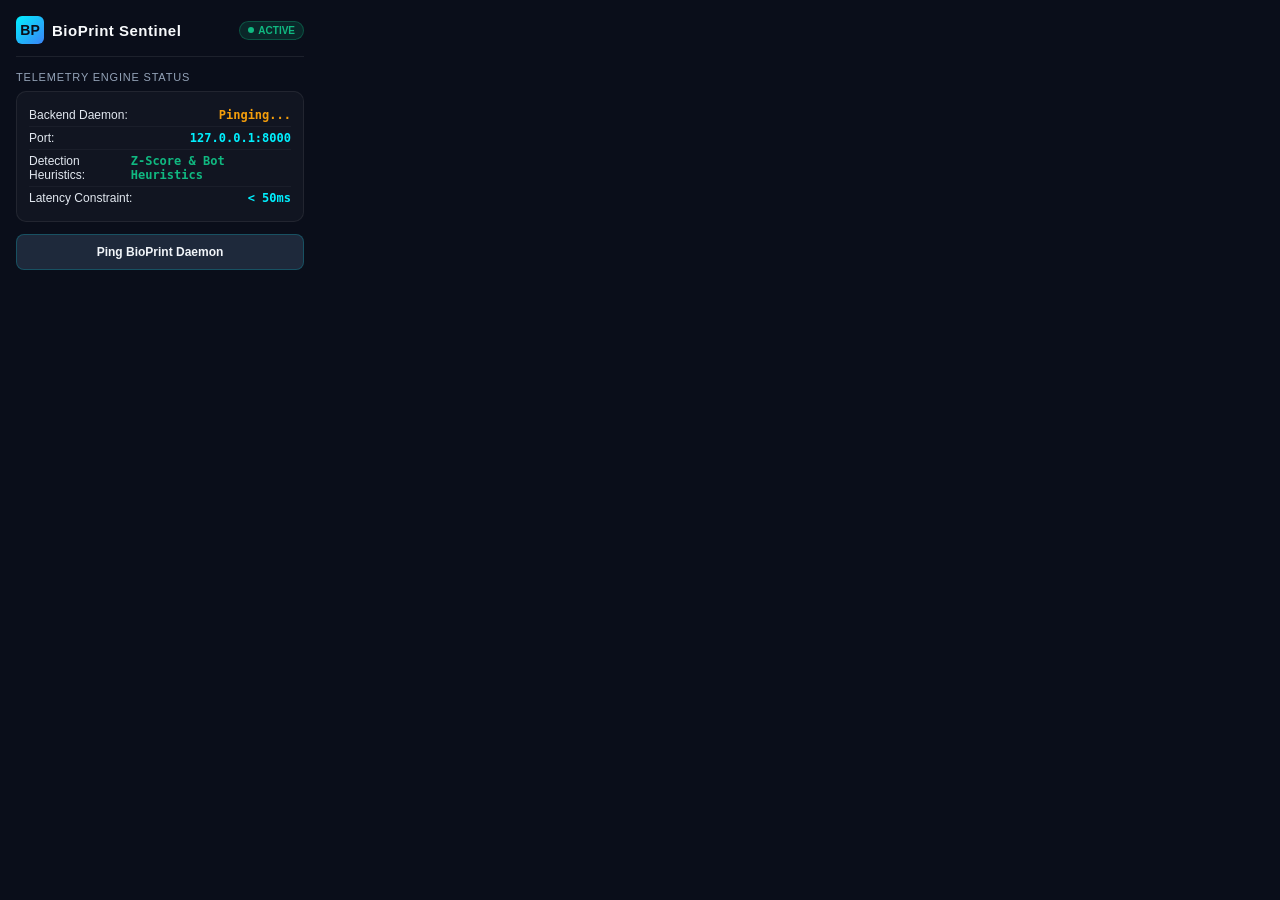
==== extension/popup.html @ 7b7a2c0c "Second commit" ====
<!DOCTYPE html>
<html lang="en">
<head>
  <meta charset="UTF-8">
  <title>BioPrint Sentinel</title>
  <style>
    * { box-sizing: border-box; margin: 0; padding: 0; }
    body {
      width: 320px;
      font-family: -apple-system, BlinkMacSystemFont, "Segoe UI", Roboto, sans-serif;
      background: #0A0E1A;
      color: #E2E8F0;
      padding: 16px;
    }
    .header {
      display: flex;
      align-items: center;
      justify-content: space-between;
      border-bottom: 1px solid rgba(255, 255, 255, 0.08);
      padding-bottom: 12px;
      margin-bottom: 14px;
    }
    .logo-area {
      display: flex;
      align-items: center;
      gap: 8px;
    }
    .logo-icon {
      width: 28px;
      height: 28px;
      border-radius: 6px;
      background: linear-gradient(135deg, #00F0FF, #3B82F6);
      display: flex;
      align-items: center;
      justify-content: center;
      font-weight: 900;
      color: #0A0E1A;
      font-size: 14px;
    }
    .logo-text {
      font-size: 15px;
      font-weight: 700;
      letter-spacing: 0.5px;
      color: #F8FAFC;
    }
    .status-pill {
      font-size: 10px;
      text-transform: uppercase;
      font-weight: 700;
      padding: 3px 8px;
      border-radius: 9999px;
      background: rgba(16, 185, 129, 0.15);
      color: #10B981;
      border: 1px solid rgba(16, 185, 129, 0.3);
      display: flex;
      align-items: center;
      gap: 4px;
    }
    .status-dot {
      width: 6px;
      height: 6px;
      border-radius: 50%;
      background: currentColor;
    }
    .section-title {
      font-size: 11px;
      text-transform: uppercase;
      letter-spacing: 0.8px;
      color: #94A3B8;
      margin-bottom: 8px;
    }
    .card {
      background: rgba(255, 255, 255, 0.03);
      border: 1px solid rgba(255, 255, 255, 0.07);
      border-radius: 10px;
      padding: 12px;
      margin-bottom: 12px;
    }
    .metric-row {
      display: flex;
      justify-content: space-between;
      font-size: 12px;
      padding: 4px 0;
      border-bottom: 1px solid rgba(255, 255, 255, 0.04);
    }
    .metric-row:last-child {
      border-bottom: none;
    }
    .metric-val {
      font-family: monospace;
      font-weight: 600;
      color: #00F0FF;
    }
    .btn {
      width: 100%;
      padding: 10px;
      background: #1E293B;
      color: #F1F5F9;
      border: 1px solid rgba(0, 240, 255, 0.2);
      border-radius: 8px;
      font-size: 12px;
      font-weight: 600;
      cursor: pointer;
      transition: all 0.2s;
      display: flex;
      align-items: center;
      justify-content: center;
      gap: 6px;
    }
    .btn:hover {
      background: #00F0FF;
      color: #0A0E1A;
    }
  </style>
</head>
<body>
  <div class="header">
    <div class="logo-area">
      <div class="logo-icon">BP</div>
      <div class="logo-text">BioPrint Sentinel</div>
    </div>
    <div class="status-pill" id="status-pill">
      <div class="status-dot"></div>
      <span id="status-text">Active</span>
    </div>
  </div>

  <div class="section-title">Telemetry Engine Status</div>
  <div class="card">
    <div class="metric-row">
      <span>Backend Daemon:</span>
      <span class="metric-val" id="backend-status">Checking...</span>
    </div>
    <div class="metric-row">
      <span>Port:</span>
      <span class="metric-val">127.0.0.1:8000</span>
    </div>
    <div class="metric-row">
      <span>Detection Heuristics:</span>
      <span class="metric-val" style="color: #10B981;">Z-Score & Bot Heuristics</span>
    </div>
    <div class="metric-row">
      <span>Latency Constraint:</span>
      <span class="metric-val">&lt; 50ms</span>
    </div>
  </div>

  <button class="btn" id="check-btn">Ping BioPrint Daemon</button>

  <script src="popup.js"></script>
</body>
</html>
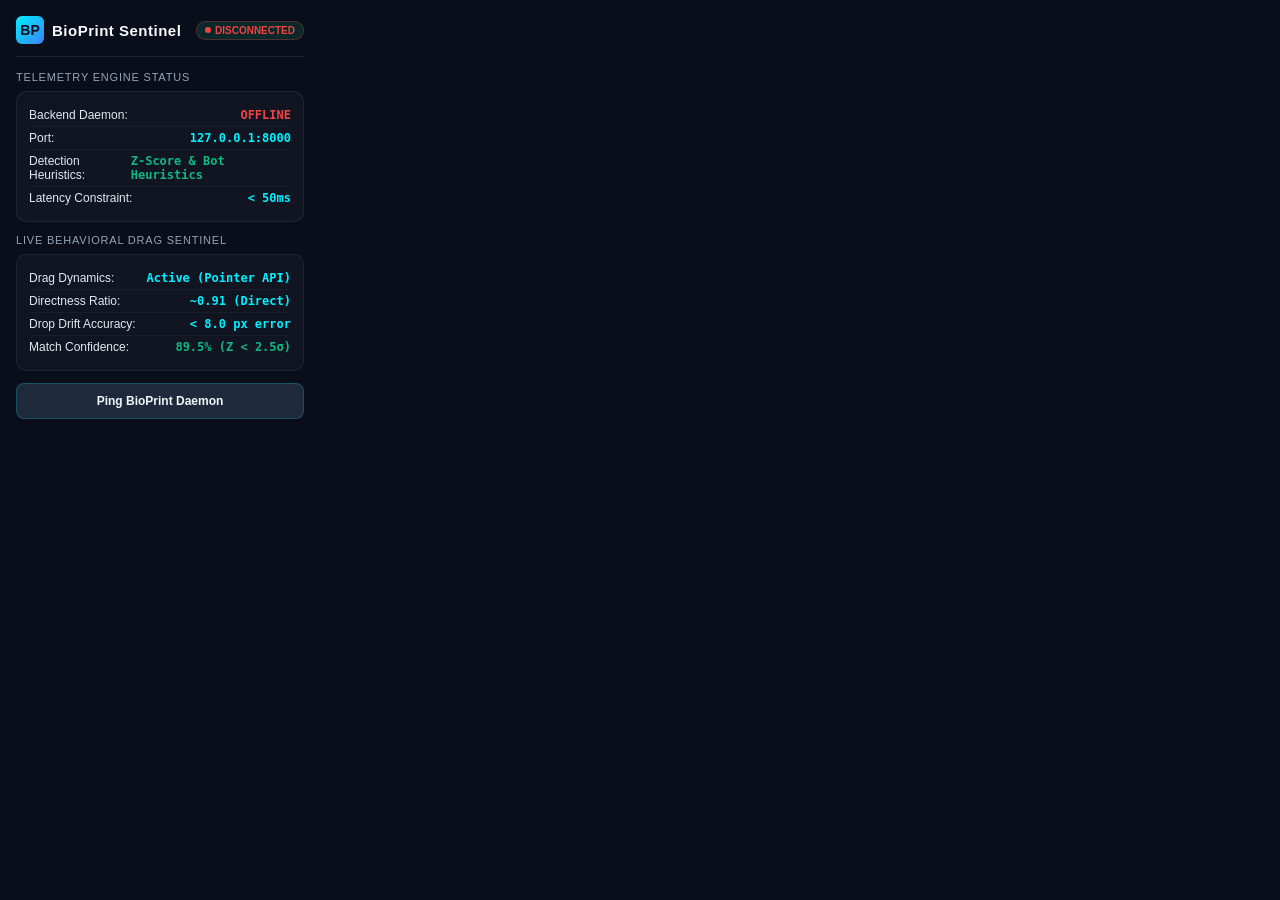
==== commit 86d932a5: "shape_hole authentication" ====
--- a/extension/popup.html
+++ b/extension/popup.html
@@ -145,6 +145,26 @@
     </div>
   </div>
 
+  <div class="section-title">Live Behavioral Drag Sentinel</div>
+  <div class="card">
+    <div class="metric-row">
+      <span>Drag Dynamics:</span>
+      <span class="metric-val" id="pop-drag-status" style="color: #00F0FF;">Active (Pointer API)</span>
+    </div>
+    <div class="metric-row">
+      <span>Directness Ratio:</span>
+      <span class="metric-val" id="pop-directness">~0.91 (Direct)</span>
+    </div>
+    <div class="metric-row">
+      <span>Drop Drift Accuracy:</span>
+      <span class="metric-val" id="pop-drift">&lt; 8.0 px error</span>
+    </div>
+    <div class="metric-row">
+      <span>Match Confidence:</span>
+      <span class="metric-val" id="pop-confidence" style="color: #10B981;">89.5% (Z &lt; 2.5σ)</span>
+    </div>
+  </div>
+
   <button class="btn" id="check-btn">Ping BioPrint Daemon</button>
 
   <script src="popup.js"></script>
